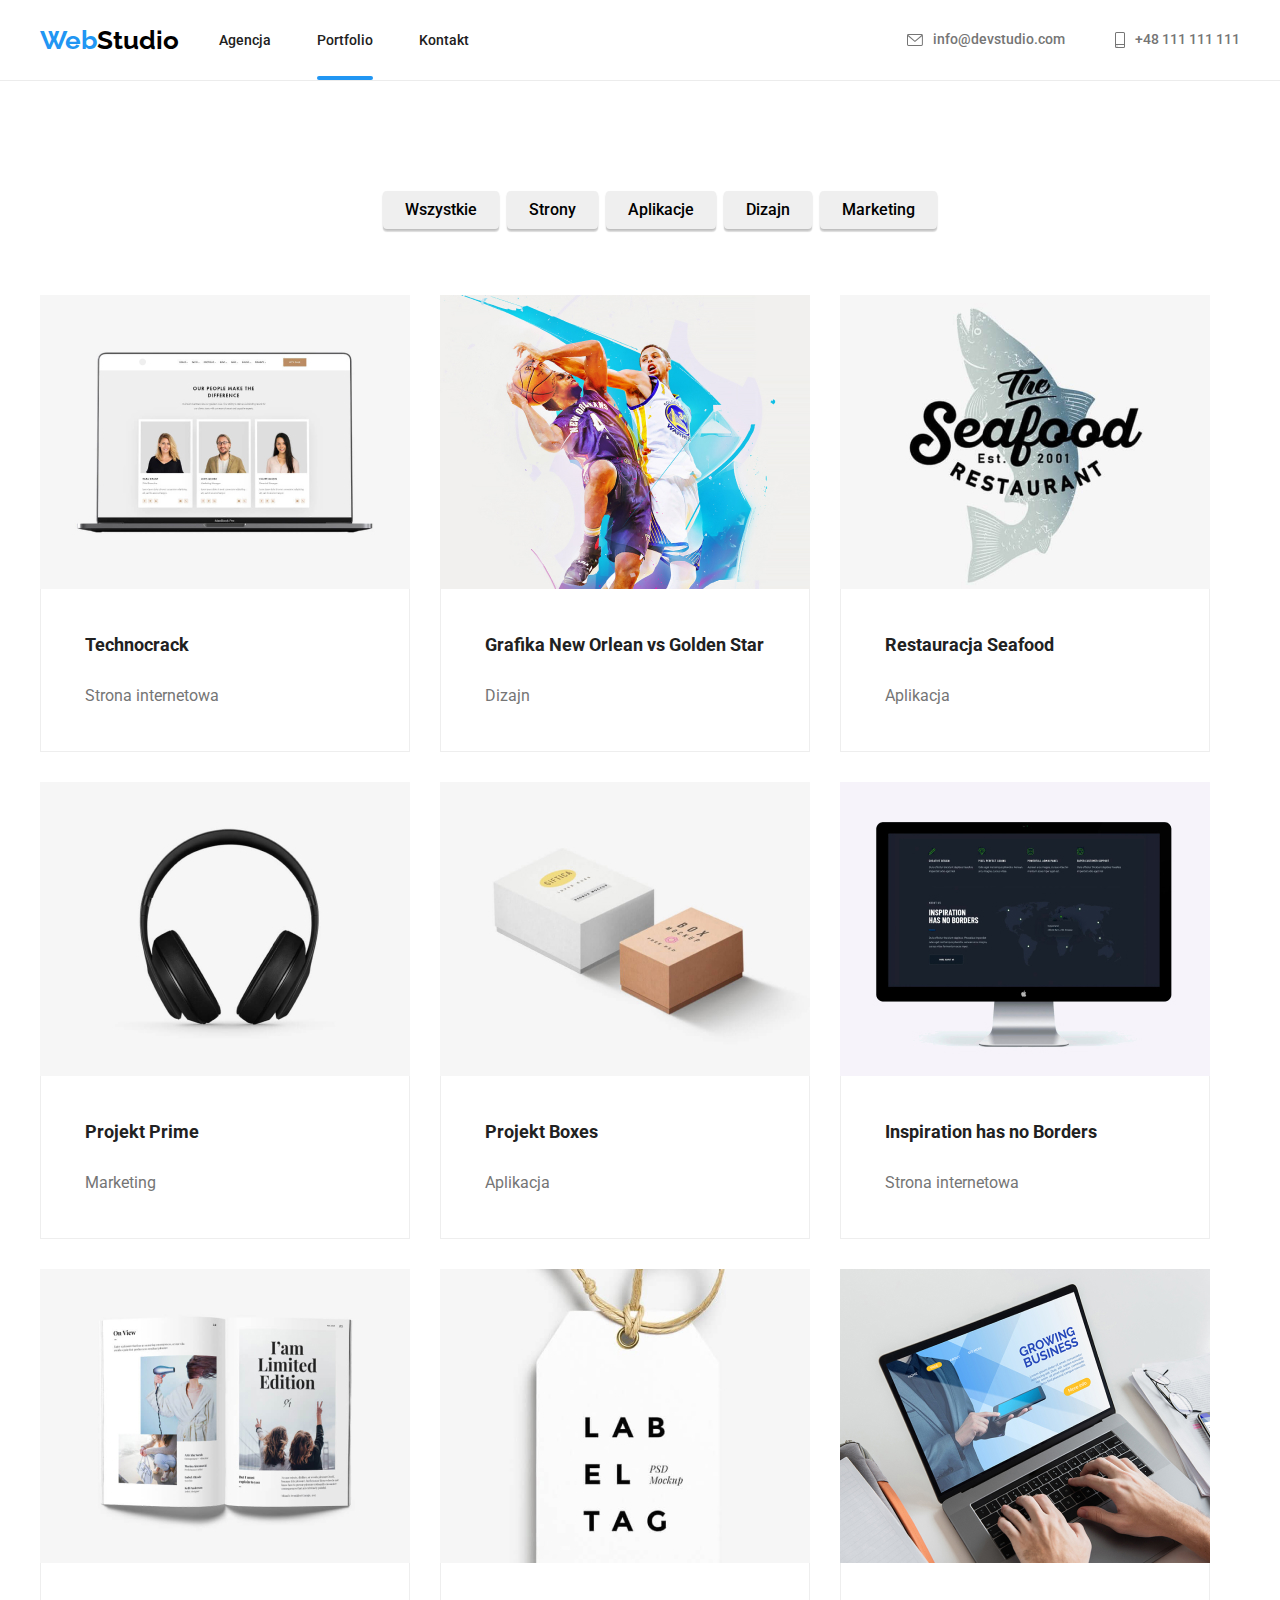
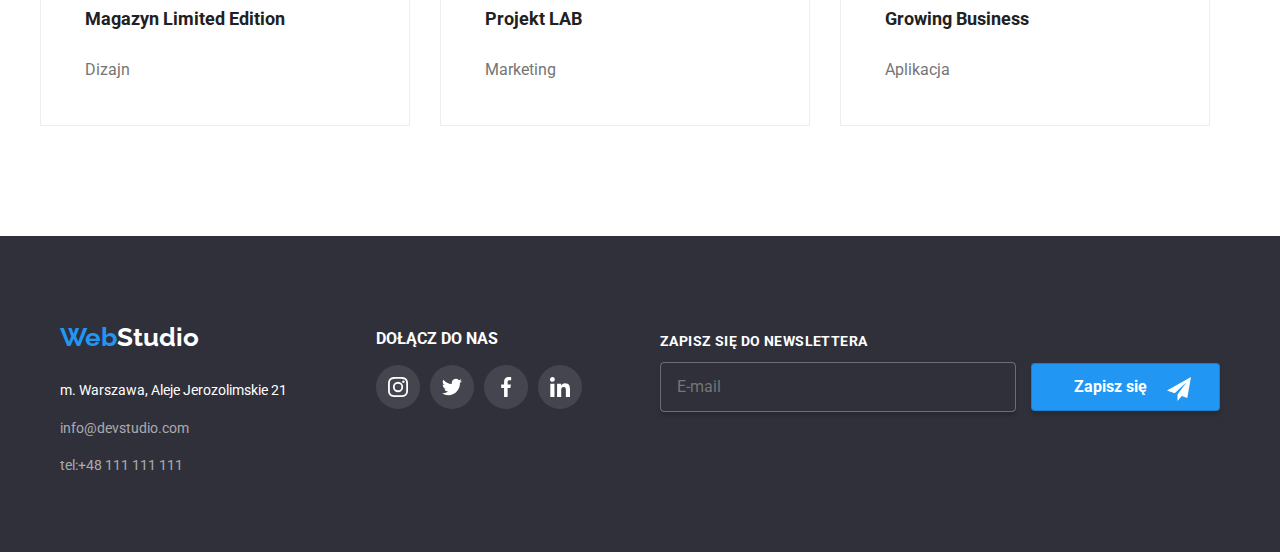
==== portfolio.html @ 51f7d4cf "HW7" ====
<!DOCTYPE html>
<html lang="en">
  <head>
    <link
      rel="stylesheet"
      href="https://cdnjs.cloudflare.com/ajax/libs/modern-normalize/1.0.0/modern-normalize.min.css"
    />
    <link rel="stylesheet" href="./css/styles.css" />
    <link rel="preconnect" href="https://fonts.googleapis.com" />
    <link rel="preconnect" href="https://fonts.gstatic.com" crossorigin />
    <link
      href="https://fonts.googleapis.com/css2?family=Raleway:wght@700&family=Roboto:wght@400;500;700;900&display=swap"
      rel="stylesheet"
    />
    <title>Zadanie domowe - portfolio</title>
  </head>
  <body>
    <header>
      <div class="container header-parent">
        <a class="logo" href="./index.html"
          ><span class="web">Web</span>Studio</a
        >
        <nav class="navig">
          <ul class="nav-manu">
            <li>
              <a class="nav-link" href="./index.html">Agencja</a>
            </li>
            <li>
              <a class="nav-link portfolio" href="./portfolio.html"
                >Portfolio</a
              >
            </li>
            <li>
              <a class="nav-link" href="#Kontakt">Kontakt</a>
            </li>
          </ul>
        </nav>
        <ul class="header-contact-parent">
          <li>
            <a class="contact" href="mailto:info@devstudio.com">
              <svg class="icon-mail-phon" width="16" height="12">
                <use href="./Images/icons.svg#icon-envelope"></use>
              </svg>
              info@devstudio.com</a
            >
          </li>
          <li>
            <a class="contact" href="">
              <svg class="icon-mail-phon" width="10" height="16">
                <use href="./Images/icons.svg#icon-smartphone"></use>
              </svg>
              +48 111 111 111</a
            >
          </li>
        </ul>
      </div>
    </header>
    <main>
      <section class="section">
        <div class="container">
          <ul class="service-button-parent">
            <li>
              <button class="service-button" type="button">Wszystkie</button>
            </li>
            <li>
              <button class="service-button" type="button">Strony</button>
            </li>
            <li>
              <button class="service-button" type="button">Aplikacje</button>
            </li>
            <li>
              <button class="service-button" type="button">Dizajn</button>
            </li>
            <li>
              <button class="service-button" type="button">Marketing</button>
            </li>
          </ul>
        </div>

        <div class="container">
          <ul class="portfolio-img">
            <li class="portfolio-card">
              <figure class="portfolio-figure">
                <div class="box">
                  <img
                    src="./Images/page-on-laptop.jpg"
                    width="370"
                    height="294"
                    alt="Strona internetowa na Laptopie"
                  />
                  <div class="overlay">
                    <p>
                      Technocrack jest popularną platformą wykorzystywaną do
                      rozpowszechniania koronawirusa. Firmy wykorzystują tę
                      platformę do celów szpiegowskich i ataków na
                      niezabezpieczone serwery konkurencji
                    </p>
                  </div>
                </div>

                <figcaption class="portfolio-figc">
                  <p class="services">Technocrack</p>
                  <p class="category">Strona internetowa</p>
                </figcaption>
              </figure>
            </li>
            <li class="portfolio-card">
              <figure class="portfolio-figure">
                <div class="box">
                  <img
                    src="./Images/players.jpg"
                    width="370"
                    height="294"
                    alt="dwóch koszykarzy new Orlean vs Golden star"
                  />
                  <div class="overlay">
                    <p>
                      Technocrack jest popularną platformą wykorzystywaną do
                      rozpowszechniania koronawirusa. Firmy wykorzystują tę
                      platformę do celów szpiegowskich i ataków na
                      niezabezpieczone serwery konkurencji
                    </p>
                  </div>
                </div>
                <figcaption class="portfolio-figc">
                  <p class="services">Grafika New Orlean vs Golden Star</p>
                  <p class="category">Dizajn</p>
                </figcaption>
              </figure>
            </li>
            <li class="portfolio-card">
              <figure class="portfolio-figure">
                <div class="box">
                  <img
                    src="./Images/name-restaurant.jpg"
                    width="370"
                    height="294"
                    alt="Aplikacje dla restauracji Seafood"
                  />
                  <div class="overlay">
                    <p>
                      Technocrack jest popularną platformą wykorzystywaną do
                      rozpowszechniania koronawirusa. Firmy wykorzystują tę
                      platformę do celów szpiegowskich i ataków na
                      niezabezpieczone serwery konkurencji
                    </p>
                  </div>
                </div>
                <figcaption class="portfolio-figc">
                  <p class="services">Restauracja Seafood</p>
                  <p class="category">Aplikacja</p>
                </figcaption>
              </figure>
            </li>
            <li class="portfolio-card">
              <figure class="portfolio-figure">
                <div class="box">
                  <img
                    src="./Images/headphones.jpg"
                    width="370"
                    height="294"
                    alt="słuchawki bluetooth"
                  />
                  <div class="overlay">
                    <p>
                      Technocrack jest popularną platformą wykorzystywaną do
                      rozpowszechniania koronawirusa. Firmy wykorzystują tę
                      platformę do celów szpiegowskich i ataków na
                      niezabezpieczone serwery konkurencji
                    </p>
                  </div>
                </div>
                <figcaption class="portfolio-figc">
                  <p class="services">Projekt Prime</p>
                  <p class="category">Marketing</p>
                </figcaption>
              </figure>
            </li>
            <li class="portfolio-card">
              <figure class="portfolio-figure">
                <div class="box">
                  <img
                    src="./Images/boxes.jpg"
                    width="370"
                    height="294"
                    alt="dwa pudełka różnej wielkości białe i brązowe"
                  />
                  <div class="overlay">
                    <p>
                      Technocrack jest popularną platformą wykorzystywaną do
                      rozpowszechniania koronawirusa. Firmy wykorzystują tę
                      platformę do celów szpiegowskich i ataków na
                      niezabezpieczone serwery konkurencji
                    </p>
                  </div>
                </div>
                <figcaption class="portfolio-figc">
                  <p class="services">Projekt Boxes</p>
                  <p class="category">Aplikacja</p>
                </figcaption>
              </figure>
            </li>
            <li class="portfolio-card">
              <figure class="portfolio-figure">
                <div class="box">
                  <img
                    src="./Images/monitor.jpg"
                    width="370"
                    height="294"
                    alt="Strona internetowa na monitorze"
                  />
                  <div class="overlay">
                    <p>
                      Technocrack jest popularną platformą wykorzystywaną do
                      rozpowszechniania koronawirusa. Firmy wykorzystują tę
                      platformę do celów szpiegowskich i ataków na
                      niezabezpieczone serwery konkurencji
                    </p>
                  </div>
                </div>
                <figcaption class="portfolio-figc">
                  <p class="services">Inspiration has no Borders</p>
                  <p class="category">Strona internetowa</p>
                </figcaption>
              </figure>
            </li>
            <li class="portfolio-card">
              <figure class="portfolio-figure">
                <div class="box">
                  <img
                    src="./Images/magazine.jpg"
                    width="370"
                    height="294"
                    alt="Magazyn"
                  />
                  <div class="overlay">
                    <p>
                      Technocrack jest popularną platformą wykorzystywaną do
                      rozpowszechniania koronawirusa. Firmy wykorzystują tę
                      platformę do celów szpiegowskich i ataków na
                      niezabezpieczone serwery konkurencji
                    </p>
                  </div>
                </div>
                <figcaption class="portfolio-figc">
                  <p class="services">Magazyn Limited Edition</p>
                  <p class="category">Dizajn</p>
                </figcaption>
              </figure>
            </li>
            <li class="portfolio-card">
              <figure class="portfolio-figure">
                <div class="box">
                  <img
                    src="./Images/labeltag.jpg"
                    width="370"
                    height="294"
                    alt="karteczka z napisem LAB EL TAG"
                  />
                  <div class="overlay">
                    <p>
                      Technocrack jest popularną platformą wykorzystywaną do
                      rozpowszechniania koronawirusa. Firmy wykorzystują tę
                      platformę do celów szpiegowskich i ataków na
                      niezabezpieczone serwery konkurencji
                    </p>
                  </div>
                </div>
                <figcaption class="portfolio-figc">
                  <p class="services">Projekt LAB</p>
                  <p class="category">Marketing</p>
                </figcaption>
              </figure>
            </li>
            <li class="portfolio-card">
              <figure class="portfolio-figure">
                <div class="box">
                  <img
                    src="./Images/laptop.jpg"
                    width="370"
                    height="294"
                    alt="Pokazana strona na laptopie mówiąca o Growing Business"
                  />
                  <div class="overlay">
                    <p>
                      Technocrack jest popularną platformą wykorzystywaną do
                      rozpowszechniania koronawirusa. Firmy wykorzystują tę
                      platformę do celów szpiegowskich i ataków na
                      niezabezpieczone serwery konkurencji
                    </p>
                  </div>
                </div>
                <figcaption class="portfolio-figc">
                  <p class="services">Growing Business</p>
                  <p class="category">Aplikacja</p>
                </figcaption>
              </figure>
            </li>
          </ul>
        </div>
      </section>
    </main>
    <footer class="footer">
      <div class="container footer-parent">
        <div>
          <h3 class="logo" id="Kontakt">
            <span class="web">Web</span><span class="studio-logo">Studio</span>
          </h3>
          <address class="street-footer">
            <p>m. Warszawa, Aleje Jerozolimskie 21</p>
            <p>
              <a class="contact-footer" href="mailto:info@devstudio.com"
                >info@devstudio.com</a
              >
            </p>
            <p>
              <a class="contact-footer" href="tel:+48111111111"
                >tel:+48 111 111 111</a
              >
            </p>
          </address>
        </div>
        <div class="join-us">
          <h3>DOŁĄCZ DO NAS</h3>
          <ul class="social-icons">
            <li class="social-icons-parent">
              <svg class="social-icons-child">
                <use href="./Images/icons.svg#icon-instagram-2"></use>
              </svg>
            </li>
            <li class="social-icons-parent">
              <svg class="social-icons-child">
                <use href="./Images/icons.svg#icon-twitter-1"></use>
              </svg>
            </li>
            <li class="social-icons-parent">
              <svg class="social-icons-child">
                <use href="./Images/icons.svg#icon-facebook-1"></use>
              </svg>
            </li>
            <li class="social-icons-parent">
              <svg class="social-icons-child">
                <use href="./Images/icons.svg#icon-linkedin-1"></use>
              </svg>
            </li>
          </ul>
        </div>
        <div class="sing-up">
          <form>
            <label>
              <div class="sing-up-item">ZAPISZ SIĘ DO NEWSLETTERA</div>
              <input
                class="window-parameters"
                type="email"
                name="email"
                placeholder="E-mail"
              />
            </label>
            <button class="button-submit" type="submit">
              Zapisz się
              <svg class="icon-send" width="24" height="24">
                <use href="./Images/icons.svg#icon-icon-send"></use>
              </svg>
            </button>
          </form>
        </div>
      </div>
    </footer>
  </body>
</html>
---- css/styles.css ----
:root {
  --brand-color: #212121;
  --first-background: #ffffff;
  --second-background: #2f303a;
  --web-color: #2196f3;
  --contact-color: #757575;
  --third-background: #f5f4fa;
  --logo-color: #000000;
  --border-header: #ececec;
  --figcaption-portfolio: #eeeeee;
  --footer-contact: rgba(255, 255, 255, 0.6);
  --color-social: #afb1b8;
  --backdrop-border: rgba(0, 0, 0, 0.1);
  --modal: #fff;
  --overlay: rgba(33, 150, 243, 0.9);
}

body {
  font-family: "Roboto", sans-serif;
  background: var(--first-background);
  color: var(--brand-color);
}
.section {
  padding-top: 94px;
  padding-bottom: 94px;
}
.logo {
  font-family: "Raleway", sans-serif;
  font-weight: 700;
  text-decoration: none;
  color: var(--logo-color);
  font-size: 26px;
  line-height: 1.19;
}
.web {
  color: var(--web-color);
}
.nav-link {
  font-weight: 500;
  font-size: 14px;
  line-height: 1.14;
  text-decoration: none;
  color: var(--brand-color);
  transition-property: fill;
  transition-duration: 250ms;
  transition-timing-function: cubic-bezier(0.4, 0, 0.2, 1);
  background-color: hex(#0000ff);
}
.nav-link:focus,
.nav-link:hover {
  color: var(--web-color);
}
.agencja,
.portfolio {
  position: relative;
}
.agencja::after,
.portfolio::after {
  content: "";
  position: absolute;
  border-radius: 2px;
  width: 100%;
  height: 4px;
  background-color: var(--web-color);
  bottom: -32px;
  left: 0;
}
.contact:focus,
.contact:hover {
  color: var(--web-color);
}

.contact:focus .icon-mail-phon,
.contact:hover .icon-mail-phon {
  fill: var(--web-color);
}

.contact-footer:focus,
.contact-footer:hover {
  color: var(--first-background);
}
.portfolio-figure:hover,
.portfolio-figure:focus {
  box-shadow: 0px 1px 1px rgba(0, 0, 0, 0.12), 0px 4px 4px rgba(0, 0, 0, 0.06),
    1px 4px 6px rgba(0, 0, 0, 0.16);
  cursor: pointer;
}

.contact {
  display: flex;
  align-items: center;
  gap: 10px;
  font-weight: 500;
  font-size: 14px;
  line-height: 1.14;
  text-decoration: none;
  color: var(--contact-color);
  transition-property: color;
  transition-duration: 250ms;
  transition-timing-function: cubic-bezier(0.4, 0, 0.2, 1);
}
.title {
  font-weight: 900;
  font-size: 44px;
  line-height: 1.36;
  width: 696px;
  color: var(--first-background);
}
.section1 {
  display: flex;
  background-color: var(--second-background);
  height: 600px;
  align-items: center;
  text-align: center;
  background-image: linear-gradient(
      rgba(47, 48, 58, 0.4),
      rgba(47, 48, 58, 0.6)
    ),
    url("./../Images/img-overlay.jpg");
  background-position: center;
  background-size: cover;
}

.service-button:hover,
.service-button:focus {
  color: var(--first-background);
  background: var(--web-color);
}
.service-button {
  font-family: "Roboto", sans-serif;
  font-weight: 500;
  font-size: 16px;
  line-height: 1.62;
  border: 0;
  cursor: pointer;
  box-shadow: 0px 3px 1px rgba(0, 0, 0, 0.1), 0px 1px 2px rgba(0, 0, 0, 0.08),
    0px 2px 2px rgba(0, 0, 0, 0.12);
  border-radius: 4px;
  padding: 6px 22px;
  transition-property: background-color, box-shadow;
  transition-duration: 250ms;
  transition-timing-function: cubic-bezier(0.4, 0, 0.2, 1);
}

.order-button {
  font-family: "Roboto", sans-serif;
  font-weight: 700;
  font-size: 16px;
  line-height: 1.87;
  background: var(--web-color);
  box-shadow: rgba(0, 0, 0, 0.15);
  color: var(--first-background);
  cursor: pointer;
  border-radius: 4px;
  border: none;
  width: 200px;
  height: 50px;
}
.footer {
  background: var(--second-background);
  color: var(--first-background);
  padding: 60px;
}
.footer-parent {
  display: flex;
}

.contact-footer {
  color: var(--footer-contact);
  text-decoration: none;
  font-style: normal;
  line-height: 1.71;
  margin-top: 9px;
  transition-property: color;
  transition-duration: 250ms;
  transition-timing-function: cubic-bezier(0.4, 0, 0.2, 1);
}
.street-footer {
  display: block;
  width: 246px;
  font-style: normal;
  font-size: 14px;
  line-height: 1.71;
  margin-top: 20;
}
.section4 {
  background-color: var(--third-background);
  align-items: center;
}
.employee {
  font-weight: 500;
  line-height: 1.18;
  margin-top: 30px;
  margin-bottom: 10px;
}

.position {
  color: var(--contact-color);
  font-size: 16px;
  line-height: 1.18;
  margin-top: 0px;
  margin-bottom: 30px;
}

.description {
  color: var(--contact-color);
  font-size: 14px;
  line-height: 1.71;
  margin-top: 10px;
}
.studio-logo {
  color: var(--first-background);
}
.category {
  color: var(--contact-color);
  line-height: 1.87;
  margin-left: 24px;
  margin-top: 0px;
  margin-bottom: 20px;
}
.services {
  font-weight: 700;
  font-size: 18px;
  line-height: 2;
  margin-left: 24px;
}
.team {
  font-size: 36px;
  font-weight: 700;
  line-height: 1.16;
  text-align: center;
  padding-bottom: 50px;
  margin: 0px;
}
.what-we-do {
  font-size: 36px;
  font-weight: 700;
  line-height: 1.16;
  text-align: center;
}
.lorem {
  font-weight: 700;
  font-size: 14px;
  line-height: 1.14;
}
header {
  border-bottom: var(--border-header) 1px solid;
}
.container {
  max-width: 1200px;
  margin: 0px auto;
}

.header-parent {
  display: flex;
  width: 1200px;
  height: 80px;
  align-items: center;
  justify-content: space-between;
}
.navig {
  display: flex;
  flex-grow: 1;
}

.nav-manu {
  display: flex;
  gap: 46px;
  justify-content: space-between;
  list-style: none;
}

.header-contact-parent {
  display: flex;
  gap: 50px;
  justify-content: space-between;
  list-style: none;
}
.card-set {
  display: flex;
  list-style: none;
  gap: 30px;
}
.card {
  flex-basis: calc((100 - 3 * 30px) / 4);
}
.images {
  display: flex;
  padding-bottom: 94px;
  justify-content: center;
  gap: 30px;
}
.discription-img {
  position: relative;
}
.discription-img-child {
  position: absolute;
  right: 30px;
  bottom: -15px;
  width: 370px;
  height: 70px;
  padding: 27px 90px;
  font-weight: 700;
  font-style: bold;
  text-align: center;
  color: var(--first-background);
  font-size: 14px;
  line-height: 1.14;
  background-color: rgba(47, 48, 58, 0.8);
}
.border-team-parent {
  display: flex;
  list-style: none;
  justify-content: center;
  gap: 30px;
}
.border-team {
  box-shadow: 0px 1px 3px rgba(0, 0, 0, 0.12), 0px 1px 1px rgba(0, 0, 0, 0.14),
    0px 2px 1px rgba(0, 0, 0, 0.2);
  border-radius: 0px 0px 4px 4px;
  background: var(--first-background);
}
.team-figure {
  width: 270px;
  margin: 0px;
}
.team-figcaption {
  text-align: center;
}
.service-button-parent {
  display: flex;
  list-style: none;
  justify-content: center;
  gap: 8px;
  padding-bottom: 50px;
}

.portfolio-img {
  display: flex;
  list-style: none;
  flex-wrap: wrap;
  padding: 0;
  gap: 30px;
}
.portfolio-figure {
  margin: 0;
}
.portfolio-figc {
  padding: 20px;
  border-right: 1px solid var(--figcaption-portfolio);
  border-left: 1px solid var(--figcaption-portfolio);
  border-bottom: 1px solid var(--figcaption-portfolio);
}
.box {
  position: relative;
  overflow: hidden;
}
.overlay {
  display: flex;
  position: absolute;
  width: 370px;
  height: 294px;
  background-color: var(--overlay);
  transform: translateY(0%);
  transition-duration: 250ms;
  transition-timing-function: cubic-bezier(0.4, 0, 0.2, 1);
}

.overlay > p {
  color: var(--first-background);
  font-weight: 400;
  font-size: 18px;
  line-height: 1.55;
  padding: 49px 45px 49px 24px;
}

.portfolio-figure:hover .overlay,
.portfolio-figure:focus .overlay {
  transform: translateY(-100%);
}

img {
  display: block;
}
.icon-mail-phon {
  fill: var(--contact-color);
}

.icons {
  all: unset;
  display: flex;
  justify-content: center;
  background-color: var(--third-background);
  padding: 25px 100px;
  margin-bottom: 30px;
}
.social-parent {
  display: flex;
  justify-content: space-between;
  list-style: none;
  margin-inline: 32px;
  margin-bottom: 30px;
  padding-left: 0px;
}
.social-item {
  display: flex;
  justify-content: center;
  align-items: center;
  width: 44px;
  height: 44px;
  border-radius: 50%;
  transition-property: fill, background-color;
  transition-duration: 250ms;
  transition-timing-function: cubic-bezier(0.4, 0, 0.2, 1);
}
.social-icon {
  display: flex;
  width: 20px;
  height: 20px;
  fill: var(--color-social);
}
.social-item:hover,
.social-item:focus {
  background-color: var(--web-color);
}
a.social-item:hover svg,
a.social-item:focus svg {
  fill: var(--first-background);
}
.our-clients-section {
  background-color: var(--first-background);
  padding-bottom: 94px;
  text-align: center;
  margin-top: 94px;
}
.our-clients-parent {
  display: flex;
  list-style: none;
  justify-content: space-around;
  margin-top: 50px;
}

.clients-icon {
  display: flex;
  width: 170px;
  height: 92px;
  align-items: center;
  justify-content: center;
  fill: var(--color-social);
  border: 1px solid var(--color-social);
  border-radius: 4px;
  transition-property: fill;
  transition-duration: 250ms;
  transition-timing-function: cubic-bezier(0.4, 0, 0.2, 1);
}

.clients-icon:hover,
.clients-icon:focus {
  border-color: var(--web-color);
  cursor: pointer;
}

.clients-icon:hover,
.clients-icon:focus {
  fill: var(--web-color);
}

.join-us {
  font-size: 14px;
  line-height: 1.14;
  color: var(--first-background);
  margin-left: 70px;
  margin-top: 18px;
}
.social-icons {
  display: flex;
  list-style: none;
  gap: 10px;
  padding-left: 0px;
}
.social-icons-child {
  fill: var(--first-background);
  width: 20px;
  height: 20px;
}
.social-icons-parent {
  display: flex;
  background-color: rgba(255, 255, 255, 0.1);
  height: 44px;
  width: 44px;
  border-radius: 50%;
  justify-content: center;
  align-items: center;
  transition-property: background-color;
  transition-duration: 250ms;
  transition-timing-function: cubic-bezier(0.4, 0, 0.2, 1);
}
.social-icons-parent:hover,
.social-icons-parent:focus {
  background-color: var(--web-color);
  cursor: pointer;
}

.backdrop {
  top: 0;
  left: 0;
  height: 100%;
  width: 100%;
  opacity: 1;
  background-color: var(--backdrop-border);
  display: flex;
  justify-content: center;
  align-items: center;
  transition: opacity 250ms cubic-bezier(0.4, 0, 0.2, 1),
    visibility 250ms cubic-bezier(0.4, 0, 0.2, 1);
  position: fixed;
  z-index: 2;
}
.close-black {
  width: 11px;
  height: 11px;
  fill: black;
}
.modal {
  position: absolute;
  top: 221px;
  left: 35%;
  width: 528px;
  min-height: 581px;
  border-radius: 4px;
  box-shadow: 0px 1px 3px rgba(0, 0, 0, 0.12), 0px 1px 1px rgba(0, 0, 0, 0.14),
    0px 2px 1px rgba(0, 0, 0, 0.2);
  padding: 40px;
  background-color: var(--modal);
}

.close-btn {
  position: absolute;
  top: 8px;
  right: 8px;
  width: 30px;
  height: 30px;
  background-color: var(--modal);
  border: 1px solid var(--backdrop-border);
  border-radius: 50%;
  cursor: pointer;
}
.is-hidden {
  opacity: 0;
  pointer-events: none;
  visibility: hidden;
}
.sing-up {
  display: flex;
  width: 660px;
  color: var(--first-background);
  align-items: baseline;
  margin-left: 78px;
  margin-top: 45px;
}
.sing-up-item {
  font-weight: 700;
  font-size: 14px;
  line-height: 1.14px;
  letter-spacing: 0.03em;
}
.window-parameters {
  margin-top: 20px;
  margin-right: 11px;
  background-color: var(--secondary-bacground-color);
  width: 356px;
  height: 50px;
  font-size: 16px;
  color: rgba(255, 255, 255, 0.6);
  border: 1px solid rgba(255, 255, 255, 0.3);
  box-shadow: 0px 4px 4px rgba(0, 0, 0, 0.15);
  border-radius: 4px;
  padding-block: 15px;
  padding-left: 16px;
}
.button-submit {
  position: relative;
  padding: 8px 72px 8px 42px;
  color: var(--white-color);
  font-size: 16px;
  font-weight: 700;
  line-height: 1.87;
  background-color: var(--web-color);
  box-shadow: 0px 4px 4px rgba(0, 0, 0, 0.15);
  border-radius: 4px;
  border: 1px solid rgba(0, 0, 0, 0.15);
  cursor: pointer;
  transition-property: background-color, border-color, tranform;
  transition-duration: 250ms;
  transition-timing-function: cubic-bezier(0.4, 0, 0.2, 1);
  transition-delay: 0;
}
.button-submit:hover,
.button-submit:focus {
  transform: scale(1.1);
}
.icon-send {
  position: absolute;
  top: 13px;
  right: 28px;
  fill: var(--first-background);
}
.modal-title {
  display: block;
  margin-bottom: 12px;
  font-size: 20px;
  line-height: 1.15;
  text-align: center;
}

.modal-label {
  position: relative;
  display: block;
  margin-bottom: 10px;
}

.modal-label:focus-within,
.modal-icon svg,
.modal-label:hover svg {
  fill: var(--web-color);
  stroke: var(--web-color);
  border-color: var(--web-color);
}

.modal-label-types {
  display: block;
  padding-top: 12px;
  color: var(--contact-color);
  font-weight: 400;
  font-size: 12px;
  line-height: 1.66px;
  margin-top: 4px;
  margin-bottom: 10px;
}

.modal-icon {
  position: absolute;
  top: 36px;
  left: 12px;
  cursor: text;
  transition: fill 0.25s cubic-bezier(0.4, 0, 0.2, 1);
  z-index: 3;
}

.modal-inputs {
  width: 448px;
  height: 40px;
  margin-inline: 0 40px;
  padding: 12px 45px;
  position: relative;
  border-radius: 4px;
  border: 1px solid rgba(33, 33, 33, 0.2);
  cursor: text;
}

.modal-inputs:focus svg,
.modal-inputs:hover svg,
.modal-inputs:focus,
.modal-inputs:hover,
.modal-textarea:hover,
.modal-textarea:focus {
  border-color: var(--web-color);
  fill: var(--web-color);
  outline: none;
}

.modal-textarea {
  display: block;
  width: 100%;
  font-size: 12px;
  font-weight: 400;
  list-style: none;
  line-height: 1.66;
  padding-inline: 16px;
  padding-top: 12px;
  cursor: text;
  border-radius: 4px;
  border: 1px solid rgba(33, 33, 33, 0.2);
  resize: none;
}
.modal-textarea::placeholder {
  color: rgba(117, 117, 117, 0.5);
}
.checkbox-group {
  display: flex;
  margin-top: 20px;
  margin-left: 10px;
  font-size: 14px;
  font-weight: 400;
  line-height: 1.71;
  margin-bottom: 30px;
}

.checkbox-input {
  display: block;
  appearance: none;
}
.checkbox-settings {
  display: flex;
  align-items: center;
}

.icon-on {
  display: block;
  opacity: 0;
  position: absolute;
}

.checkbox-statement {
  margin-left: 7px;

  font-weight: 400;
  font-size: 14px;
  line-height: 1.71;
}

.checkbox-input:checked + .checkbox-settings .icon-off {
  opacity: 0;
}

.checkbox-input:checked + .checkbox-settings .icon-on {
  opacity: 1;
  background-color: var(--web-color);
}

.checkbox-link {
  color: var(--web-color);
  text-decoration: underline;
}

.modal-button {
  background-color: var(--web-color);
  width: 200px;
  margin-left: 120px;
  padding: 10px 74px;
  color: var(--first-background);
  font-size: 16px;
  font-weight: 700;
  line-height: 1.87;
  display: flex;
  align-items: center;
  text-align: center;
  border-radius: 4px;
  border: var(--web-color);
  box-shadow: 0px 4px 4px rgba(0, 0, 0, 0.15);
  cursor: pointer;
  transition-property: background-color, border-color, tranform;
  transition-duration: 250ms;
  transition-timing-function: cubic-bezier(0.4, 0, 0.2, 1);
  transition-delay: 0;
}

.modal-button:focus,
.modal-button:hover {
  background-color: var(--web-color);
  border-color: var(--web-color);
  transform: scale(1.1);
}
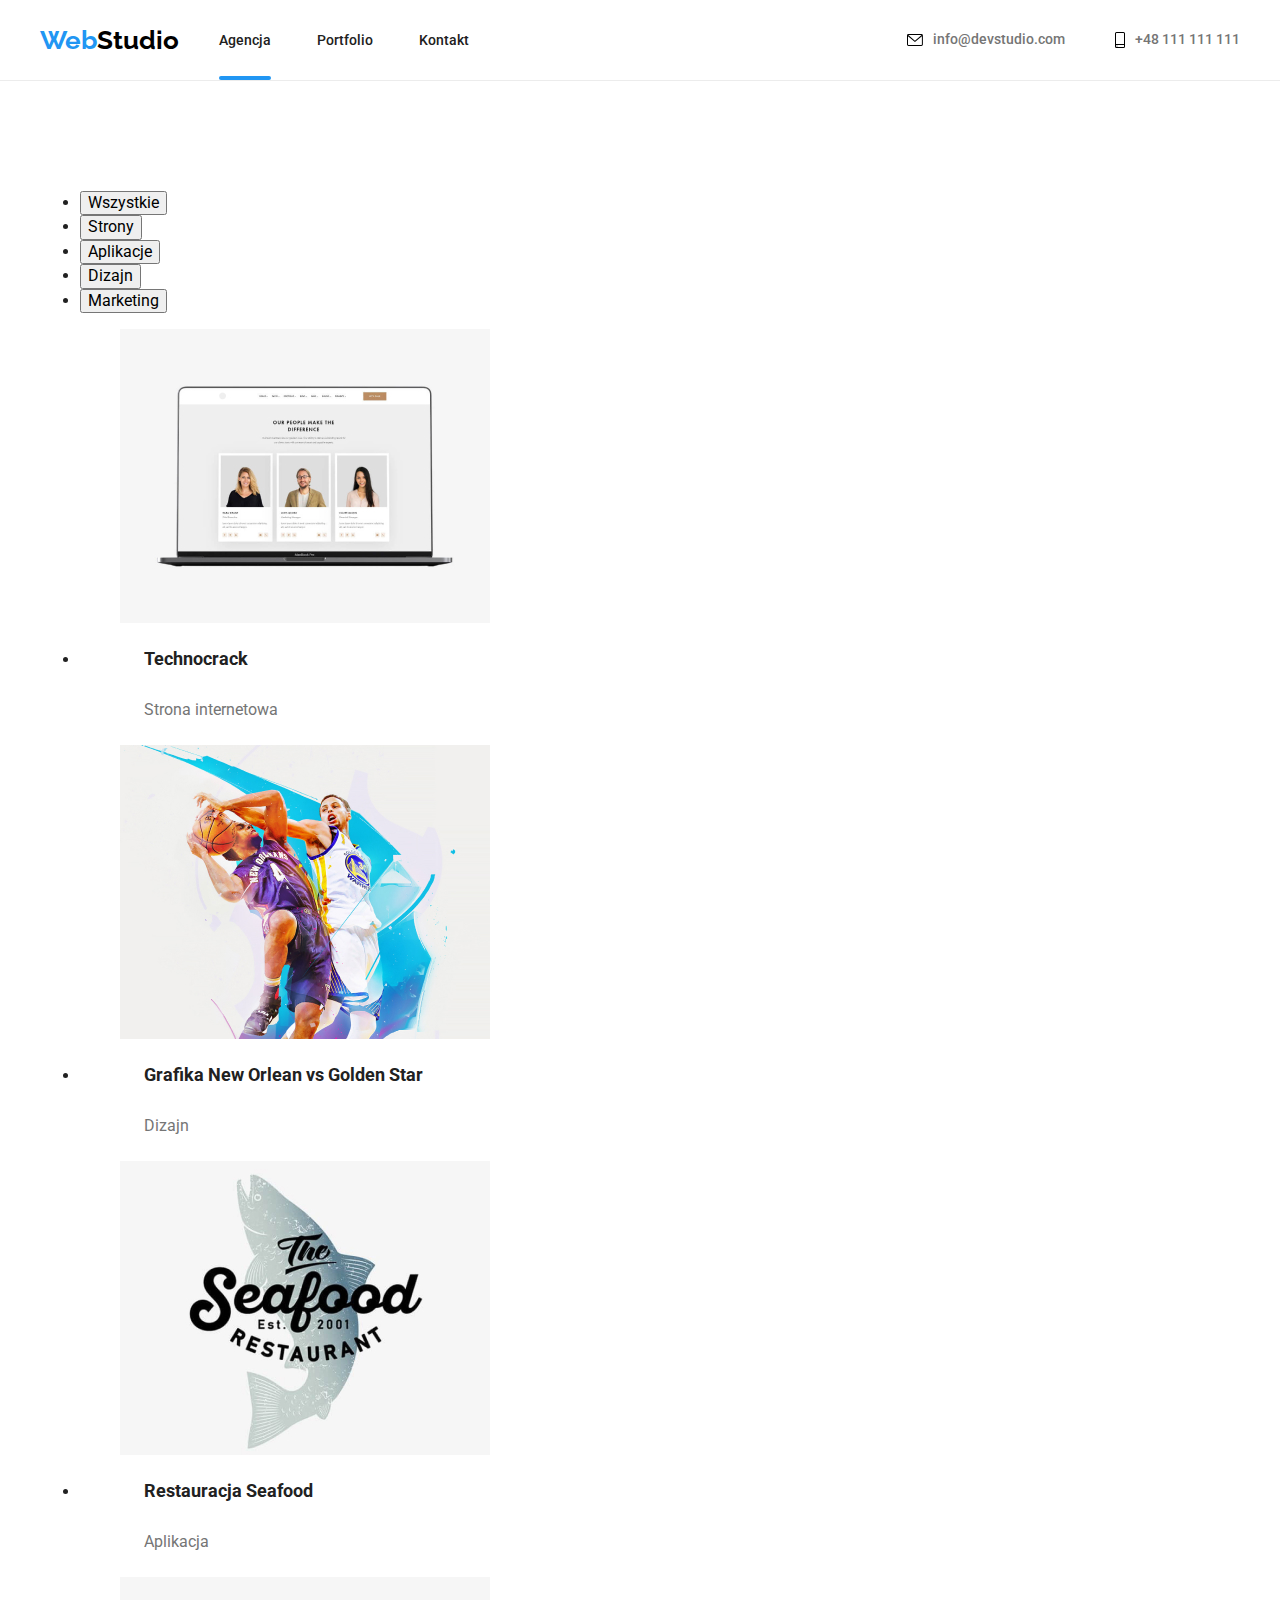
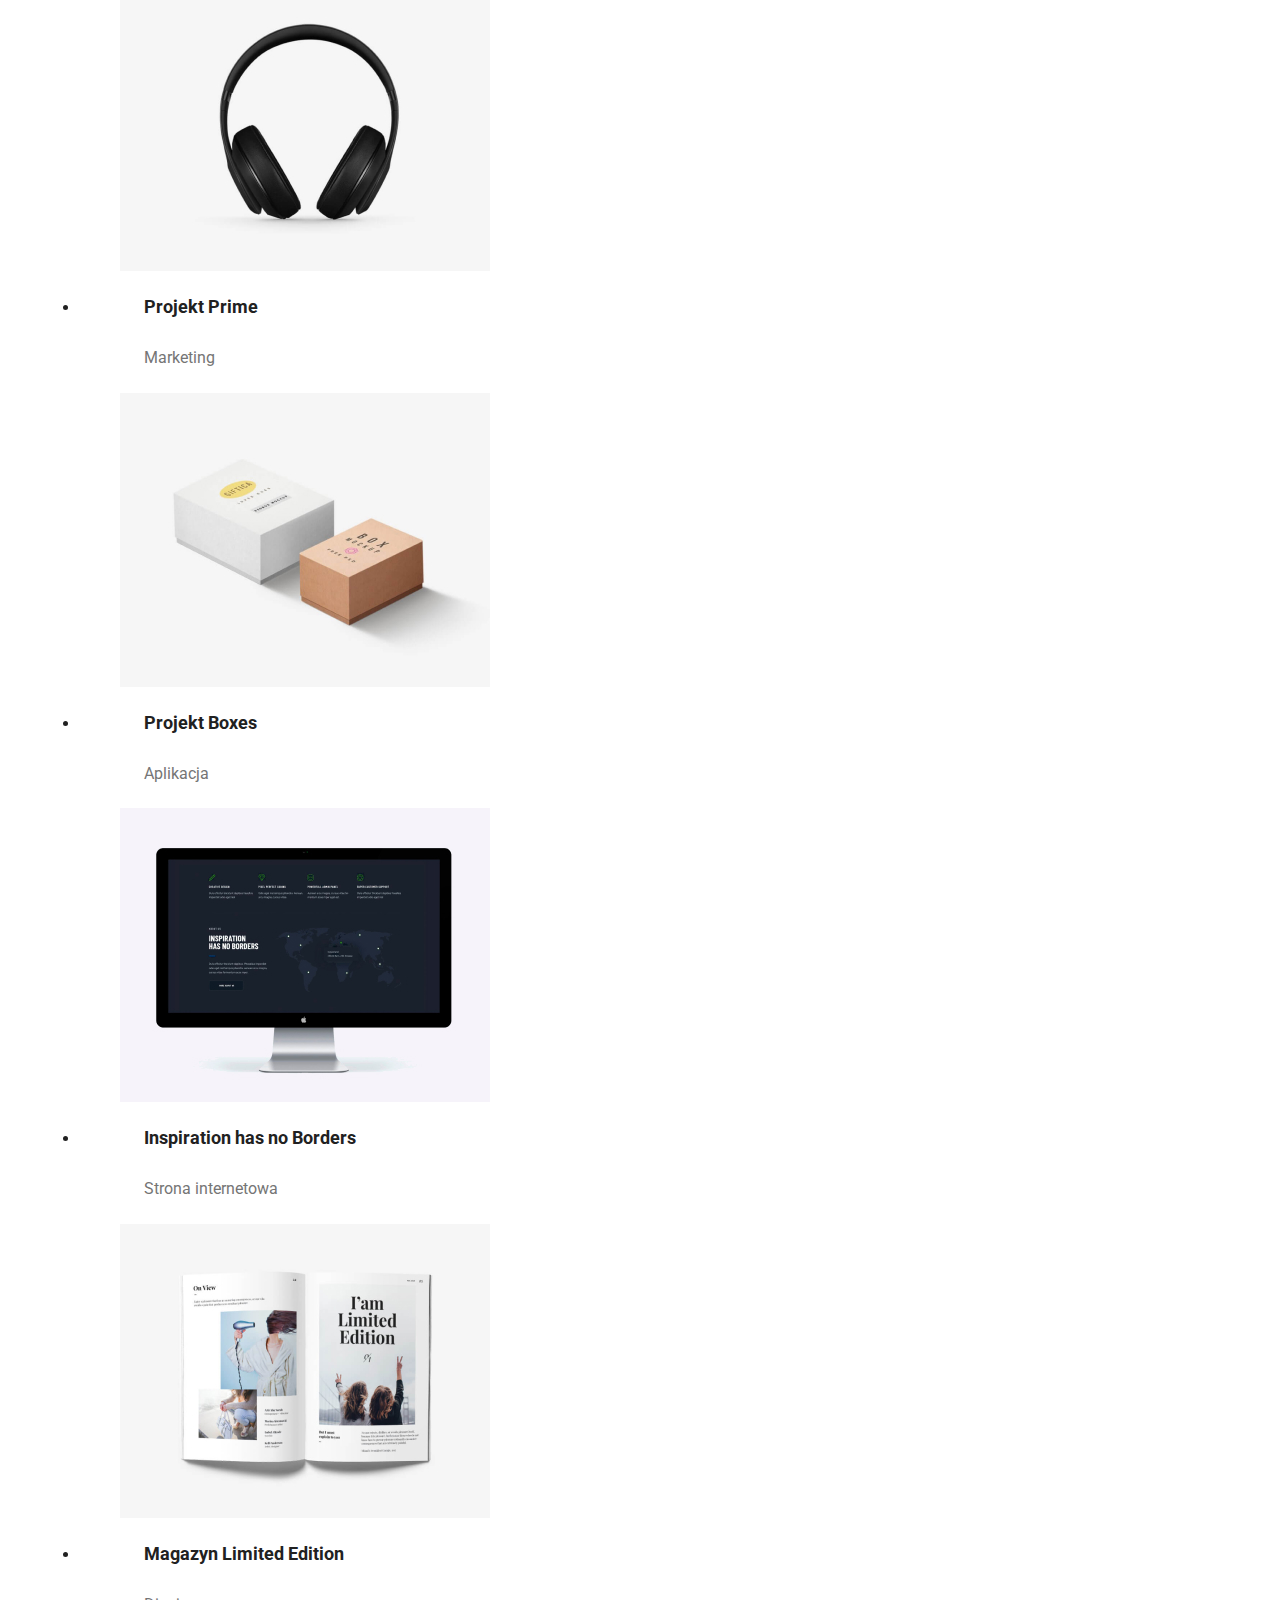
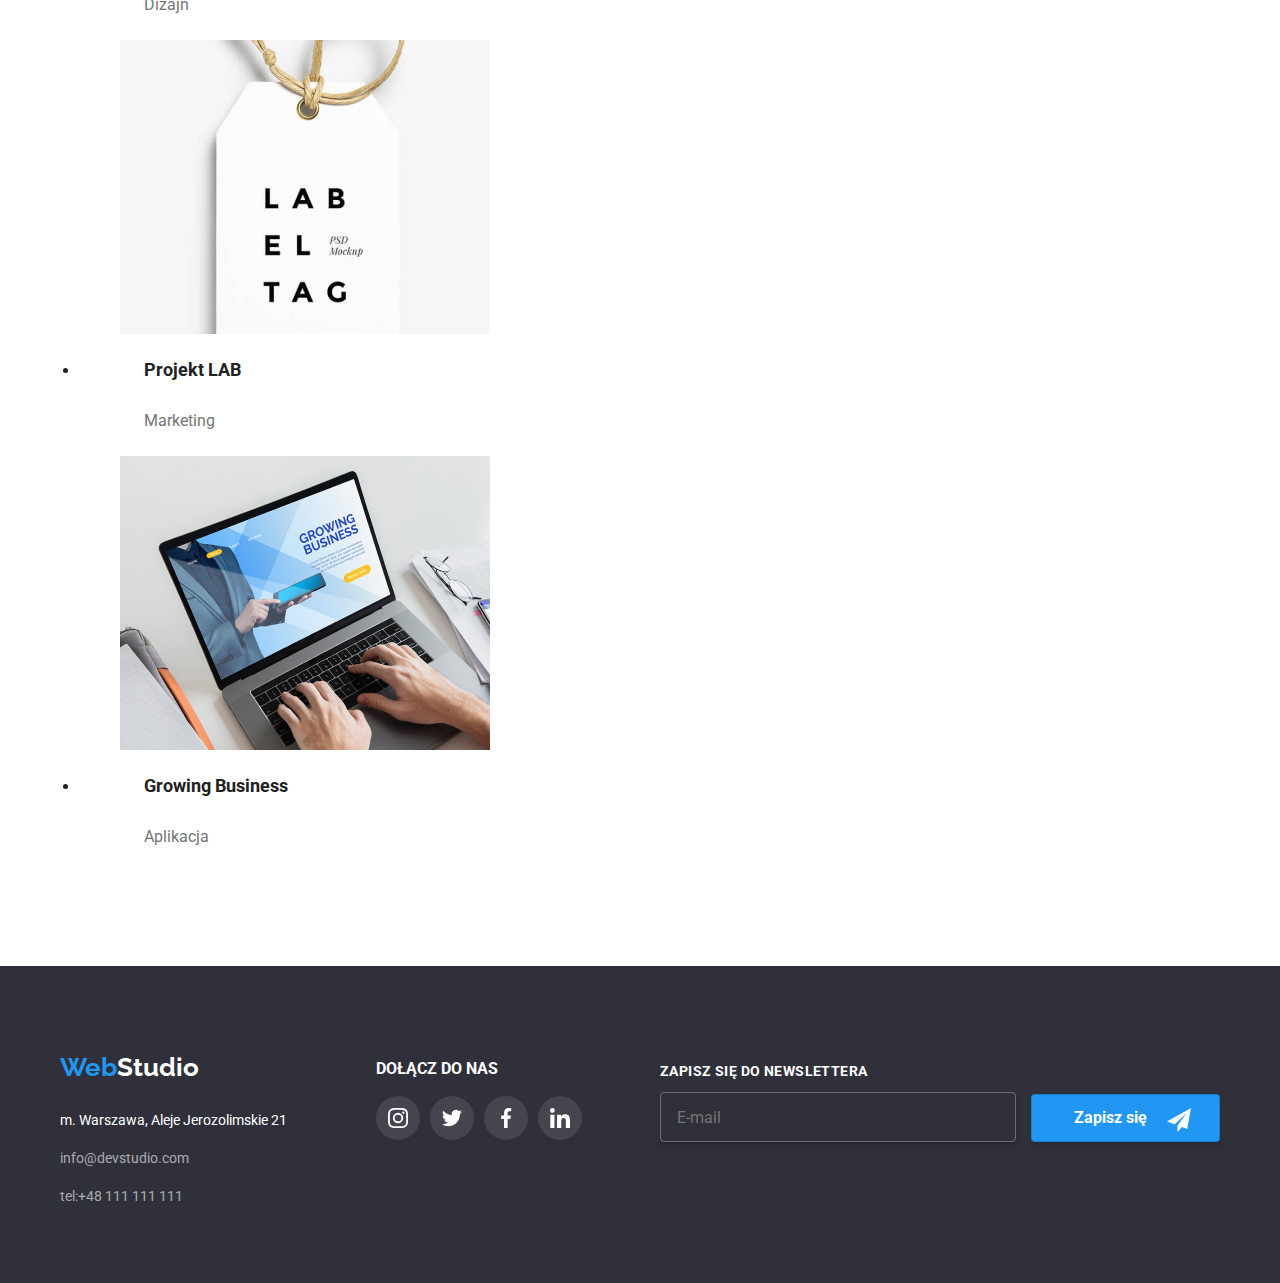
==== commit 1073d4bd: "HW7" ====
--- a/portfolio.html
+++ b/portfolio.html
@@ -5,7 +5,7 @@
       rel="stylesheet"
       href="https://cdnjs.cloudflare.com/ajax/libs/modern-normalize/1.0.0/modern-normalize.min.css"
     />
-    <link rel="stylesheet" href="./css/styles.css" />
+    <link rel="stylesheet" href="./css/main.min.css" />
     <link rel="preconnect" href="https://fonts.googleapis.com" />
     <link rel="preconnect" href="https://fonts.gstatic.com" crossorigin />
     <link
@@ -16,37 +16,35 @@
   </head>
   <body>
     <header>
-      <div class="container header-parent">
+      <div class="container header__parent">
         <a class="logo" href="./index.html"
-          ><span class="web">Web</span>Studio</a
+          ><span class="logo__web">Web</span>Studio</a
         >
         <nav class="navig">
-          <ul class="nav-manu">
-            <li>
-              <a class="nav-link" href="./index.html">Agencja</a>
-            </li>
-            <li>
-              <a class="nav-link portfolio" href="./portfolio.html"
-                >Portfolio</a
-              >
-            </li>
-            <li>
-              <a class="nav-link" href="#Kontakt">Kontakt</a>
+          <ul class="navig__list">
+            <li>
+              <a class="navig__link agencja" href="./index.html">Agencja</a>
+            </li>
+            <li>
+              <a class="navig__link" href="./portfolio.html">Portfolio</a>
+            </li>
+            <li>
+              <a class="navig__link" href="#Kontakt">Kontakt</a>
             </li>
           </ul>
         </nav>
-        <ul class="header-contact-parent">
+        <ul class="header__contact-list">
           <li>
-            <a class="contact" href="mailto:info@devstudio.com">
-              <svg class="icon-mail-phon" width="16" height="12">
+            <a class="header__contact-link" href="mailto:info@devstudio.com">
+              <svg class="header__contact-icon" width="16" height="12">
                 <use href="./Images/icons.svg#icon-envelope"></use>
               </svg>
               info@devstudio.com</a
             >
           </li>
           <li>
-            <a class="contact" href="">
-              <svg class="icon-mail-phon" width="10" height="16">
+            <a class="header__contact-link" href="">
+              <svg class="header__contact-icon" width="10" height="16">
                 <use href="./Images/icons.svg#icon-smartphone"></use>
               </svg>
               +48 111 111 111</a
@@ -58,29 +56,29 @@
     <main>
       <section class="section">
         <div class="container">
-          <ul class="service-button-parent">
-            <li>
-              <button class="service-button" type="button">Wszystkie</button>
-            </li>
-            <li>
-              <button class="service-button" type="button">Strony</button>
-            </li>
-            <li>
-              <button class="service-button" type="button">Aplikacje</button>
-            </li>
-            <li>
-              <button class="service-button" type="button">Dizajn</button>
-            </li>
-            <li>
-              <button class="service-button" type="button">Marketing</button>
+          <ul class="service__button-list">
+            <li>
+              <button class="service__button" type="button">Wszystkie</button>
+            </li>
+            <li>
+              <button class="service__button" type="button">Strony</button>
+            </li>
+            <li>
+              <button class="service__button" type="button">Aplikacje</button>
+            </li>
+            <li>
+              <button class="service__button" type="button">Dizajn</button>
+            </li>
+            <li>
+              <button class="service__button" type="button">Marketing</button>
             </li>
           </ul>
         </div>
 
         <div class="container">
-          <ul class="portfolio-img">
-            <li class="portfolio-card">
-              <figure class="portfolio-figure">
+          <ul class="portfolio__card-list">
+            <li class="portfolio__card">
+              <figure class="portfolio__figure">
                 <div class="box">
                   <img
                     src="./Images/page-on-laptop.jpg"
@@ -98,14 +96,14 @@
                   </div>
                 </div>
 
-                <figcaption class="portfolio-figc">
+                <figcaption class="portfolio__figc">
                   <p class="services">Technocrack</p>
                   <p class="category">Strona internetowa</p>
                 </figcaption>
               </figure>
             </li>
-            <li class="portfolio-card">
-              <figure class="portfolio-figure">
+            <li class="portfolio__card">
+              <figure class="portfolio__figure">
                 <div class="box">
                   <img
                     src="./Images/players.jpg"
@@ -122,14 +120,14 @@
                     </p>
                   </div>
                 </div>
-                <figcaption class="portfolio-figc">
+                <figcaption class="portfolio__figc">
                   <p class="services">Grafika New Orlean vs Golden Star</p>
                   <p class="category">Dizajn</p>
                 </figcaption>
               </figure>
             </li>
-            <li class="portfolio-card">
-              <figure class="portfolio-figure">
+            <li class="portfolio__card">
+              <figure class="portfolio__figure">
                 <div class="box">
                   <img
                     src="./Images/name-restaurant.jpg"
@@ -146,14 +144,14 @@
                     </p>
                   </div>
                 </div>
-                <figcaption class="portfolio-figc">
+                <figcaption class="portfolio__figc">
                   <p class="services">Restauracja Seafood</p>
                   <p class="category">Aplikacja</p>
                 </figcaption>
               </figure>
             </li>
-            <li class="portfolio-card">
-              <figure class="portfolio-figure">
+            <li class="portfolio__card">
+              <figure class="portfolio__figure">
                 <div class="box">
                   <img
                     src="./Images/headphones.jpg"
@@ -170,14 +168,14 @@
                     </p>
                   </div>
                 </div>
-                <figcaption class="portfolio-figc">
+                <figcaption class="portfolio__figc">
                   <p class="services">Projekt Prime</p>
                   <p class="category">Marketing</p>
                 </figcaption>
               </figure>
             </li>
-            <li class="portfolio-card">
-              <figure class="portfolio-figure">
+            <li class="portfolio__card">
+              <figure class="portfolio__figure">
                 <div class="box">
                   <img
                     src="./Images/boxes.jpg"
@@ -194,14 +192,14 @@
                     </p>
                   </div>
                 </div>
-                <figcaption class="portfolio-figc">
+                <figcaption class="portfolio__figc">
                   <p class="services">Projekt Boxes</p>
                   <p class="category">Aplikacja</p>
                 </figcaption>
               </figure>
             </li>
-            <li class="portfolio-card">
-              <figure class="portfolio-figure">
+            <li class="portfolio__card">
+              <figure class="portfolio__figure">
                 <div class="box">
                   <img
                     src="./Images/monitor.jpg"
@@ -218,14 +216,14 @@
                     </p>
                   </div>
                 </div>
-                <figcaption class="portfolio-figc">
+                <figcaption class="portfolio__figc">
                   <p class="services">Inspiration has no Borders</p>
                   <p class="category">Strona internetowa</p>
                 </figcaption>
               </figure>
             </li>
-            <li class="portfolio-card">
-              <figure class="portfolio-figure">
+            <li class="portfolio__card">
+              <figure class="portfolio__figure">
                 <div class="box">
                   <img
                     src="./Images/magazine.jpg"
@@ -242,14 +240,14 @@
                     </p>
                   </div>
                 </div>
-                <figcaption class="portfolio-figc">
+                <figcaption class="portfolio__figc">
                   <p class="services">Magazyn Limited Edition</p>
                   <p class="category">Dizajn</p>
                 </figcaption>
               </figure>
             </li>
-            <li class="portfolio-card">
-              <figure class="portfolio-figure">
+            <li class="portfolio__card">
+              <figure class="portfolio__figure">
                 <div class="box">
                   <img
                     src="./Images/labeltag.jpg"
@@ -266,14 +264,14 @@
                     </p>
                   </div>
                 </div>
-                <figcaption class="portfolio-figc">
+                <figcaption class="portfolio__figc">
                   <p class="services">Projekt LAB</p>
                   <p class="category">Marketing</p>
                 </figcaption>
               </figure>
             </li>
-            <li class="portfolio-card">
-              <figure class="portfolio-figure">
+            <li class="portfolio__card">
+              <figure class="portfolio__figure">
                 <div class="box">
                   <img
                     src="./Images/laptop.jpg"
@@ -290,7 +288,7 @@
                     </p>
                   </div>
                 </div>
-                <figcaption class="portfolio-figc">
+                <figcaption class="portfolio__figc">
                   <p class="services">Growing Business</p>
                   <p class="category">Aplikacja</p>
                 </figcaption>
@@ -301,20 +299,21 @@
       </section>
     </main>
     <footer class="footer">
-      <div class="container footer-parent">
+      <div class="container footer__parent">
         <div>
           <h3 class="logo" id="Kontakt">
-            <span class="web">Web</span><span class="studio-logo">Studio</span>
+            <span class="logo__web">Web</span
+            ><span class="logo__studio">Studio</span>
           </h3>
-          <address class="street-footer">
+          <address class="footer__adress">
             <p>m. Warszawa, Aleje Jerozolimskie 21</p>
             <p>
-              <a class="contact-footer" href="mailto:info@devstudio.com"
+              <a class="footer__contact" href="mailto:info@devstudio.com"
                 >info@devstudio.com</a
               >
             </p>
             <p>
-              <a class="contact-footer" href="tel:+48111111111"
+              <a class="footer__contact" href="tel:+48111111111"
                 >tel:+48 111 111 111</a
               >
             </p>
@@ -322,43 +321,44 @@
         </div>
         <div class="join-us">
           <h3>DOŁĄCZ DO NAS</h3>
-          <ul class="social-icons">
-            <li class="social-icons-parent">
-              <svg class="social-icons-child">
+          <ul class="social__icons">
+            <li class="social__icons-parent">
+              <svg class="social__icons-child">
                 <use href="./Images/icons.svg#icon-instagram-2"></use>
               </svg>
             </li>
-            <li class="social-icons-parent">
-              <svg class="social-icons-child">
+            <li class="social__icons-parent">
+              <svg class="social__icons-child">
                 <use href="./Images/icons.svg#icon-twitter-1"></use>
               </svg>
             </li>
-            <li class="social-icons-parent">
-              <svg class="social-icons-child">
+            <li class="social__icons-parent">
+              <svg class="social__icons-child">
                 <use href="./Images/icons.svg#icon-facebook-1"></use>
               </svg>
             </li>
-            <li class="social-icons-parent">
-              <svg class="social-icons-child">
+            <li class="social__icons-parent">
+              <svg class="social__icons-child">
                 <use href="./Images/icons.svg#icon-linkedin-1"></use>
               </svg>
             </li>
           </ul>
         </div>
-        <div class="sing-up">
+
+        <div class="singup">
           <form>
             <label>
-              <div class="sing-up-item">ZAPISZ SIĘ DO NEWSLETTERA</div>
+              <div class="singup__title">ZAPISZ SIĘ DO NEWSLETTERA</div>
               <input
-                class="window-parameters"
+                class="singup__input"
                 type="email"
-                name="email"
+                name="user-email"
                 placeholder="E-mail"
               />
             </label>
-            <button class="button-submit" type="submit">
+            <button class="button__submit" type="submit">
               Zapisz się
-              <svg class="icon-send" width="24" height="24">
+              <svg class="icon__send" width="24" height="24">
                 <use href="./Images/icons.svg#icon-icon-send"></use>
               </svg>
             </button>
--- a/css/main.min.css
+++ b/css/main.min.css
@@ -0,0 +1 @@
+.logo{font-family:"Raleway",sans-serif;font-weight:700;text-decoration:none;color:var(--logo-color);font-size:26px;line-height:1.19}.logo__web{color:var(--web-color)}.logo__studio{color:var(--first-background)}.navig__link{font-weight:500;font-size:14px;line-height:1.14;text-decoration:none;color:var(--brand-color);-webkit-transition-property:fill;transition-property:fill;-webkit-transition-duration:250ms;transition-duration:250ms;-webkit-transition-timing-function:cubic-bezier(0.4, 0, 0.2, 1);transition-timing-function:cubic-bezier(0.4, 0, 0.2, 1);background-color:hex(#0000ff)}.navig__link:focus,.navig__link:hover{color:var(--web-color)}.navig{display:-webkit-box;display:-ms-flexbox;display:flex;-webkit-box-flex:1;-ms-flex-positive:1;flex-grow:1}.navig__list{display:-webkit-box;display:-ms-flexbox;display:flex;gap:46px;-webkit-box-pack:justify;-ms-flex-pack:justify;justify-content:space-between;list-style:none}body{font-family:"Roboto",sans-serif;background:var(--first-background);color:var(--brand-color)}.section{padding-top:94px;padding-bottom:94px}.container{max-width:1200px;margin:0px auto}img{display:block}header{border-bottom:var(--border-header) 1px solid}:root{--brand-color: #212121;--first-background: #ffffff;--second-background: #2f303a;--web-color: #2196f3;--contact-color: #757575;--third-background: #f5f4fa;--logo-color: #000000;--border-header: #ececec;--figcaption-portfolio: #eeeeee;--footer-contact: rgba(255, 255, 255, 0.6);--color-social: #afb1b8;--backdrop-border: rgba(0, 0, 0, 0.1);--modal: #fff;--overlay: rgba(33, 150, 243, 0.9)}.backdrop{top:0;left:0;height:100%;width:100%;opacity:1;background-color:var(--backdrop-border);display:-webkit-box;display:-ms-flexbox;display:flex;-webkit-box-pack:center;-ms-flex-pack:center;justify-content:center;-webkit-box-align:center;-ms-flex-align:center;align-items:center;-webkit-transition:opacity 250ms cubic-bezier(0.4, 0, 0.2, 1),visibility 250ms cubic-bezier(0.4, 0, 0.2, 1);transition:opacity 250ms cubic-bezier(0.4, 0, 0.2, 1),visibility 250ms cubic-bezier(0.4, 0, 0.2, 1);position:fixed;z-index:2}.agencja,.portfolio{position:relative}.agencja::after,.portfolio::after{content:"";position:absolute;border-radius:2px;width:100%;height:4px;background-color:var(--web-color);bottom:-32px;left:0}.card__set-text{color:var(--contact-color);font-size:14px;line-height:1.71;margin-top:10px}.card__set-title{font-weight:700;font-size:14px;line-height:1.14}.card__set-icons{all:unset;display:-webkit-box;display:-ms-flexbox;display:flex;-webkit-box-pack:center;-ms-flex-pack:center;justify-content:center;background-color:var(--third-background);padding:25px 100px;margin-bottom:30px}.card__set{display:-webkit-box;display:-ms-flexbox;display:flex;list-style:none;gap:30px}.card__set-list{-ms-flex-preferred-size:calc((100% - 90px)/4);flex-basis:calc((100% - 90px)/4)}.clients__section{background-color:var(--first-background);padding-bottom:94px;text-align:center;margin-top:94px}.clients__section-list{display:-webkit-box;display:-ms-flexbox;display:flex;list-style:none;-ms-flex-pack:distribute;justify-content:space-around;margin-top:50px}.clients__section-icon{display:-webkit-box;display:-ms-flexbox;display:flex;width:170px;height:92px;-webkit-box-align:center;-ms-flex-align:center;align-items:center;-webkit-box-pack:center;-ms-flex-pack:center;justify-content:center;fill:var(--color-social);border:1px solid var(--color-social);border-radius:4px;-webkit-transition-property:fill;transition-property:fill;-webkit-transition-duration:250ms;transition-duration:250ms;-webkit-transition-timing-function:cubic-bezier(0.4, 0, 0.2, 1);transition-timing-function:cubic-bezier(0.4, 0, 0.2, 1)}.clients__section-icon:hover,.clients__section-icon:focus{border-color:var(--web-color);cursor:pointer}.clients__section-icon:hover,.clients__section-icon:focus{fill:var(--web-color)}.footer{background:var(--second-background);color:var(--first-background);padding:60px}.footer__parent{display:-webkit-box;display:-ms-flexbox;display:flex}.footer__contact{color:var(--footer-contact);text-decoration:none;font-style:normal;line-height:1.71;margin-top:9px;-webkit-transition-property:color;transition-property:color;-webkit-transition-duration:250ms;transition-duration:250ms;-webkit-transition-timing-function:cubic-bezier(0.4, 0, 0.2, 1);transition-timing-function:cubic-bezier(0.4, 0, 0.2, 1)}.footer__adress{display:block;width:246px;font-style:normal;font-size:14px;line-height:1.71;margin-top:20}.footer__contact:focus,.footer__contact:hover{color:var(--first-background)}.header__contact-link{display:-webkit-box;display:-ms-flexbox;display:flex;-webkit-box-align:center;-ms-flex-align:center;align-items:center;gap:10px;font-weight:500;font-size:14px;line-height:1.14;text-decoration:none;color:var(--contact-color);-webkit-transition-property:color;transition-property:color;-webkit-transition-duration:250ms;transition-duration:250ms;-webkit-transition-timing-function:cubic-bezier(0.4, 0, 0.2, 1);transition-timing-function:cubic-bezier(0.4, 0, 0.2, 1)}.header__contact-link:focus,.header__contact-link:hover{color:var(--web-color)}.header__contact-link:focus .header__contact-icon,.header__contact-link:hover .header__contact-icon{fill:var(--web-color)}.header__contact-list{display:-webkit-box;display:-ms-flexbox;display:flex;gap:50px;-webkit-box-pack:justify;-ms-flex-pack:justify;justify-content:space-between;list-style:none}.header__parent{display:-webkit-box;display:-ms-flexbox;display:flex;width:1200px;height:80px;-webkit-box-align:center;-ms-flex-align:center;align-items:center;-webkit-box-pack:justify;-ms-flex-pack:justify;justify-content:space-between}.join-us{font-size:14px;line-height:1.14;color:var(--first-background);margin-left:70px;margin-top:18px}.icon__close{width:11px;height:11px;fill:#000}.modal{position:absolute;top:221px;left:35%;width:528px;min-height:581px;border-radius:4px;-webkit-box-shadow:0px 1px 3px rgba(0,0,0,.12),0px 1px 1px rgba(0,0,0,.14),0px 2px 1px rgba(0,0,0,.2);box-shadow:0px 1px 3px rgba(0,0,0,.12),0px 1px 1px rgba(0,0,0,.14),0px 2px 1px rgba(0,0,0,.2);padding:40px;background-color:var(--modal)}.button__close{position:absolute;top:8px;right:8px;width:30px;height:30px;background-color:var(--modal);border:1px solid var(--backdrop-border);border-radius:50%;cursor:pointer}.button__submit{position:relative;padding:8px 72px 8px 42px;color:var(--white-color);font-size:16px;font-weight:700;line-height:1.87;background-color:var(--web-color);-webkit-box-shadow:0px 4px 4px rgba(0,0,0,.15);box-shadow:0px 4px 4px rgba(0,0,0,.15);border-radius:4px;border:1px solid rgba(0,0,0,.15);cursor:pointer;-webkit-transition-property:background-color,border-color,tranform;transition-property:background-color,border-color,tranform;-webkit-transition-duration:250ms;transition-duration:250ms;-webkit-transition-timing-function:cubic-bezier(0.4, 0, 0.2, 1);transition-timing-function:cubic-bezier(0.4, 0, 0.2, 1);-webkit-transition-delay:0;transition-delay:0}.button__submit:hover,.button__submit:focus{-webkit-transform:scale(1.1);transform:scale(1.1)}.icon__send{position:absolute;top:13px;right:28px;fill:var(--first-background)}.modal__title{display:block;margin-bottom:12px;font-size:20px;line-height:1.15;text-align:center}.modal__label{position:relative;display:block;margin-bottom:10px}.modal__label:focus-within,.modal__icon svg,.modal__label:hover svg{fill:var(--web-color);stroke:var(--web-color);border-color:var(--web-color)}.label__title{display:block;padding-top:12px;color:var(--contact-color);font-weight:400;font-size:12px;line-height:1.66px;margin-top:4px;margin-bottom:10px}.modal__icon{position:absolute;top:36px;left:12px;cursor:text;-webkit-transition:fill .25s cubic-bezier(0.4, 0, 0.2, 1);transition:fill .25s cubic-bezier(0.4, 0, 0.2, 1);z-index:3}.modal__inputs{width:448px;height:40px;margin-inline:0 40px;padding:12px 45px;position:relative;border-radius:4px;border:1px solid rgba(33,33,33,.2);cursor:text}.modal__inputs:focus svg,.modal__inputs:hover svg,.modal__inputs:focus,.modal__inputs:hover,.modal__textarea:hover,.modal__textarea:focus{border-color:var(--web-color);fill:var(--web-color);outline:none}.modal__textarea{display:block;width:100%;font-size:12px;font-weight:400;list-style:none;line-height:1.66;padding-inline:16px;padding-top:12px;cursor:text;border-radius:4px;border:1px solid rgba(33,33,33,.2);resize:none}.modal__textarea::-webkit-input-placeholder{color:rgba(117,117,117,.5)}.modal__textarea::-moz-placeholder{color:rgba(117,117,117,.5)}.modal__textarea:-ms-input-placeholder{color:rgba(117,117,117,.5)}.modal__textarea::-ms-input-placeholder{color:rgba(117,117,117,.5)}.modal__textarea::placeholder{color:rgba(117,117,117,.5)}.checkbox__group{display:-webkit-box;display:-ms-flexbox;display:flex;margin-top:20px;margin-left:10px;font-size:14px;font-weight:400;line-height:1.71;margin-bottom:30px}.checkbox__input{display:block;-webkit-appearance:none;-moz-appearance:none;appearance:none}.checkbox__settings{display:-webkit-box;display:-ms-flexbox;display:flex;-webkit-box-align:center;-ms-flex-align:center;align-items:center}.checkbox__icon-on{display:block;opacity:0;position:absolute}.checkbox__statement{margin-left:7px;font-weight:400;font-size:14px;line-height:1.71}.checkbox__input:checked+.checkbox__settings .checkbox__icon-off{opacity:0}.checkbox__input:checked+.checkbox__settings .checkbox__icon-on{opacity:1;background-color:var(--web-color)}.checkbox__link{color:var(--web-color);text-decoration:underline}.modal__button{background-color:var(--web-color);width:200px;margin-left:120px;padding:10px 74px;color:var(--first-background);font-size:16px;font-weight:700;line-height:1.87;display:-webkit-box;display:-ms-flexbox;display:flex;-webkit-box-align:center;-ms-flex-align:center;align-items:center;text-align:center;border-radius:4px;border:var(--web-color);-webkit-box-shadow:0px 4px 4px rgba(0,0,0,.15);box-shadow:0px 4px 4px rgba(0,0,0,.15);cursor:pointer;-webkit-transition-property:background-color,border-color,tranform;transition-property:background-color,border-color,tranform;-webkit-transition-duration:250ms;transition-duration:250ms;-webkit-transition-timing-function:cubic-bezier(0.4, 0, 0.2, 1);transition-timing-function:cubic-bezier(0.4, 0, 0.2, 1);-webkit-transition-delay:0;transition-delay:0}.modal__button:focus,.modal__button:hover{background-color:var(--web-color);border-color:var(--web-color);-webkit-transform:scale(1.1);transform:scale(1.1)}.box{position:relative;overflow:hidden}.overlay{display:-webkit-box;display:-ms-flexbox;display:flex;position:absolute;width:370px;height:294px;background-color:var(--overlay);-webkit-transform:translateY(0%);transform:translateY(0%);-webkit-transition-duration:250ms;transition-duration:250ms;-webkit-transition-timing-function:cubic-bezier(0.4, 0, 0.2, 1);transition-timing-function:cubic-bezier(0.4, 0, 0.2, 1)}.overlay>p{color:var(--first-background);font-weight:400;font-size:18px;line-height:1.55;padding:49px 45px 49px 24px}.portfolio__figure:hover .overlay,.portfolio__figure:focus .overlay{-webkit-transform:translateY(-100%);transform:translateY(-100%)}.section1__title{font-weight:900;font-size:44px;line-height:1.36;width:696px;color:var(--first-background)}.section1{display:-webkit-box;display:-ms-flexbox;display:flex;background-color:var(--second-background);height:600px;-webkit-box-align:center;-ms-flex-align:center;align-items:center;text-align:center;background-image:-webkit-gradient(linear, left top, left bottom, from(rgba(47, 48, 58, 0.4)), to(rgba(47, 48, 58, 0.6))),url("./../Images/img-overlay.jpg");background-image:linear-gradient(rgba(47, 48, 58, 0.4), rgba(47, 48, 58, 0.6)),url("./../Images/img-overlay.jpg");background-position:center;background-size:cover}.singup{display:-webkit-box;display:-ms-flexbox;display:flex;width:660px;color:var(--first-background);-webkit-box-align:baseline;-ms-flex-align:baseline;align-items:baseline;margin-left:78px;margin-top:45px}.singup__title{font-weight:700;font-size:14px;line-height:1.14px;letter-spacing:.03em}.singup__input{margin-top:20px;margin-right:11px;background-color:var(--secondary-bacground-color);width:356px;height:50px;font-size:16px;color:rgba(255,255,255,.6);border:1px solid rgba(255,255,255,.3);-webkit-box-shadow:0px 4px 4px rgba(0,0,0,.15);box-shadow:0px 4px 4px rgba(0,0,0,.15);border-radius:4px;padding-block:15px;padding-left:16px}.skills__images{display:-webkit-box;display:-ms-flexbox;display:flex;padding-bottom:94px;-webkit-box-pack:center;-ms-flex-pack:center;justify-content:center;gap:30px}.discription__img{position:relative}.discription___img-text{position:absolute;right:30px;bottom:-15px;width:370px;height:70px;padding:27px 90px;font-weight:700;font-style:bold;text-align:center;color:var(--first-background);font-size:14px;line-height:1.14;background-color:rgba(47,48,58,.8)}.what-we-do{font-size:36px;font-weight:700;line-height:1.16;text-align:center}.social__icons{display:-webkit-box;display:-ms-flexbox;display:flex;list-style:none;gap:10px;padding-left:0px}.social__icons-child{fill:var(--first-background);width:20px;height:20px}.social__icons-parent{display:-webkit-box;display:-ms-flexbox;display:flex;background-color:rgba(255,255,255,.1);height:44px;width:44px;border-radius:50%;-webkit-box-pack:center;-ms-flex-pack:center;justify-content:center;-webkit-box-align:center;-ms-flex-align:center;align-items:center;-webkit-transition-property:background-color;transition-property:background-color;-webkit-transition-duration:250ms;transition-duration:250ms;-webkit-transition-timing-function:cubic-bezier(0.4, 0, 0.2, 1);transition-timing-function:cubic-bezier(0.4, 0, 0.2, 1)}.social__icons-parent:hover,.social__icons-parent:focus{background-color:var(--web-color);cursor:pointer}.social__list{display:-webkit-box;display:-ms-flexbox;display:flex;-webkit-box-pack:justify;-ms-flex-pack:justify;justify-content:space-between;list-style:none;margin-inline:32px;margin-bottom:30px;padding-left:0px}.social__list-link{display:-webkit-box;display:-ms-flexbox;display:flex;-webkit-box-pack:center;-ms-flex-pack:center;justify-content:center;-webkit-box-align:center;-ms-flex-align:center;align-items:center;width:44px;height:44px;border-radius:50%;-webkit-transition-property:fill,background-color;transition-property:fill,background-color;-webkit-transition-duration:250ms;transition-duration:250ms;-webkit-transition-timing-function:cubic-bezier(0.4, 0, 0.2, 1);transition-timing-function:cubic-bezier(0.4, 0, 0.2, 1)}.social__list-icon{display:-webkit-box;display:-ms-flexbox;display:flex;width:20px;height:20px;fill:var(--color-social)}.social__list-link:hover,.social__list-link:focus{background-color:var(--web-color)}a.social__list-link:hover svg,a.social__list-link:focus svg{fill:var(--first-background)}.team__border-list{display:-webkit-box;display:-ms-flexbox;display:flex;list-style:none;-webkit-box-pack:center;-ms-flex-pack:center;justify-content:center;gap:30px}.section__team{background-color:var(--third-background);-webkit-box-align:center;-ms-flex-align:center;align-items:center}.team__employee{font-weight:500;line-height:1.18;margin-top:30px;margin-bottom:10px}.team__position{color:var(--contact-color);font-size:16px;line-height:1.18;margin-top:0px;margin-bottom:30px}.team__border{-webkit-box-shadow:0px 1px 3px rgba(0,0,0,.12),0px 1px 1px rgba(0,0,0,.14),0px 2px 1px rgba(0,0,0,.2);box-shadow:0px 1px 3px rgba(0,0,0,.12),0px 1px 1px rgba(0,0,0,.14),0px 2px 1px rgba(0,0,0,.2);border-radius:0px 0px 4px 4px;background:var(--first-background)}.team__figure{width:270px;margin:0px}.team__figcaption{text-align:center}.category{color:var(--contact-color);line-height:1.87;margin-left:24px;margin-top:0px;margin-bottom:20px}.services{font-weight:700;font-size:18px;line-height:2;margin-left:24px}.team__title{font-size:36px;font-weight:700;line-height:1.16;text-align:center;padding-bottom:50px;margin:0px}/*# sourceMappingURL=main.min.css.map */